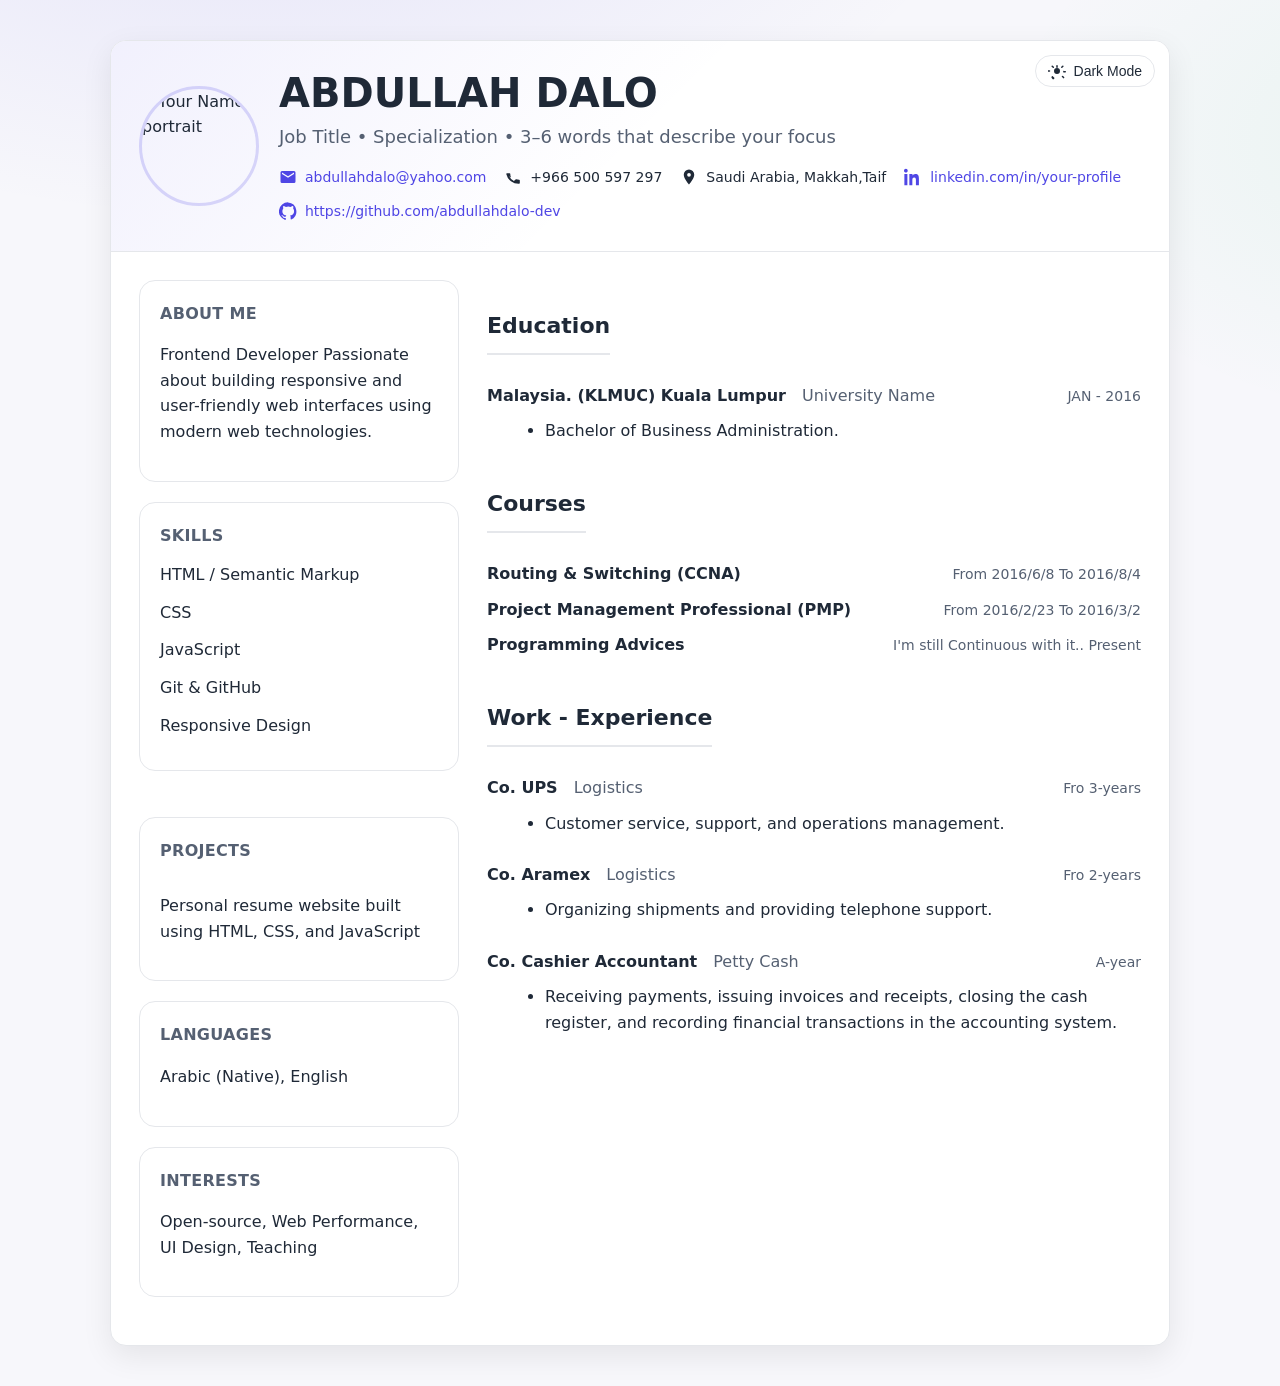
==== Project 1/Project 1 - CV - Layout 1.html @ 6a9a17f8 "Add files via upload" ====
<!DOCTYPE html>
<html lang="en">
<head>
  <meta charset="UTF-8" />
  <meta name="viewport" content="width=device-width, initial-scale=1" />
  <title>Responsive CV – HTML & CSS (Student Project)</title>

  <!-- ──────────────── Code Overview ────────────────
  🎯 Purpose
     Build a responsive, printable CV with light/dark themes using CSS variables,
     a small theme toggle (persisted in localStorage), and clean, accessible HTML.

  🏗️ Layout
     • .wrapper caps page width → .card holds the entire resume
     • .header = grid (avatar | title/contact | toggle)
     • .grid = 2 columns (sidebar 320px | main). Stacks on small screens

  🧩 Theming Flow
     • Light tokens live in :root
     • Manual dark = html[data-theme="dark"] overrides tokens
     • If user never toggles, @media (prefers-color-scheme: dark) applies

  ♿ Accessibility
     • Descriptive aria-labels
     • Inline SVGs marked aria-hidden when decorative
     • Button uses aria-pressed to reflect current state

  🖨️ Print
     • Removes backgrounds/shadows
     • Avoids breaking sections mid-item with break-inside: avoid
  ─────────────────────────────────────────────────── -->
  <style>
    /* ── Theme Tokens (Light by default) ───────────────────────────── */
    :root {
      /* Palette */
      --bg:        #f7f7fb;   /* Page background */
      --card:      #ffffff;   /* Card/surface background */
      --text:      #1f2937;   /* Primary text */
      --muted:     #556072;   /* Secondary text */
      --accent:    #4f46e5;   /* Brand/link accent (indigo) */
      --accent-2:  #22c55e;   /* Secondary accent (green) */
      --line:      #e5e7eb;   /* Hairline borders */

      /* Shape & depth */
      --radius:    16px;                     /* Global corner rounding */
      --shadow:    0 10px 30px rgba(0,0,0,.08); /* Soft elevation on light bg */

      /* Spacing scale */
      --space-1:   6px;
      --space-2:   10px;
      --space-3:   14px;
      --space-4:   20px;
      --space-5:   28px;
      --space-6:   40px;

      /* Layout cap */
      --maxw:      1100px;                   /* Readable line length */
    }

    /* ── Manual Dark Theme (html[data-theme="dark"]) ───────────────── */
    :root[data-theme="dark"] {
      --bg:       #0b1220;
      --card:     #0f172a;
      --text:     #e5e7eb;
      --muted:    #9ca3af;
      --accent:   #8b93f9;
      --accent-2: #34d399;
      --line:     #1f2a44;
      --shadow:   none;                      /* Reduce glow on dark surfaces */
    }

    /* ── System Dark (only if user hasn’t manually chosen) ─────────── */
    @media (prefers-color-scheme: dark) {
      :root:not([data-theme]) {
        --bg:       #0b1220;
        --card:     #0f172a;
        --text:     #e5e7eb;
        --muted:    #9ca3af;
        --accent:   #8b93f9;
        --accent-2: #34d399;
        --line:     #1f2a44;
        --shadow:   none;
      }
    }

    /* ── Base / Resets ─────────────────────────────────────────────── */
    *, *::before, *::after { box-sizing: border-box; }
    html { -webkit-text-size-adjust: 100%; }
    body {
      margin: 0;
      font: 16px/1.6 system-ui, -apple-system, Segoe UI, Roboto, Arial, sans-serif;
      color: var(--text);
      /* Soft background decoration + solid token color */
      background:
        radial-gradient(1200px 600px at 20% -10%, rgba(79,70,229,.10), transparent 60%),
        radial-gradient(900px 500px  at 120% 10%, rgba(34,197,94,.08), transparent 60%),
        var(--bg);
    }
    img { max-width: 100%; display: block; }
    a { color: var(--accent); text-decoration: none; }
    a:hover { text-decoration: underline; }
    .muted { color: var(--muted); }

    /* ── Utility: small pill tag ───────────────────────────────────── */
    .tag {
      display: inline-block;
      padding: 2px 10px;
      border: 1px solid var(--line);
      border-radius: 999px;                  /* pill shape */
      font-size: 12px;
    }

    /* ── Shell & Card ──────────────────────────────────────────────── */
    .wrapper { max-width: var(--maxw); margin: 40px auto; padding: 0 var(--space-4); }
    .card {
      background: var(--card);
      border: 1px solid var(--line);
      border-radius: var(--radius);
      box-shadow: var(--shadow);
      overflow: hidden;                       /* clip rounded corners on children */
    }

    /* ── Header (avatar | title/contact | toggle) ──────────────────── */
    .header {
      position: relative;                      /* anchor for absolute toggle */
      display: grid;
      grid-template-columns: 120px 1fr;        /* avatar | info */
      gap: var(--space-4);
      padding: var(--space-5);
      align-items: center;
      background: linear-gradient(135deg, rgba(79,70,229,.08), transparent 50%), var(--card);
      border-bottom: 1px solid var(--line);
    }

    /* Avatar (real image) */
    .avatar {
      width: 120px;
      height: 120px;
      border-radius: 50%;
      overflow: hidden;
      border: 3px solid rgba(79,70,229,.2);
    }
    .avatar img {
      width: 100%;
      height: 100%;
      object-fit: cover;                       /* fill circle neatly */
      object-position: center;
    }

    /* Title & subtitle */
    .title-block h1 { margin: 0; font-size: clamp(28px, 5vw, 40px); line-height: 1.2; }
    .title-block p  { margin: 6px 0 0; font-size: 18px; }

    /* Contact row */
    .contact {
      display: flex;
      flex-wrap: wrap;
      gap: 12px 18px;
      margin-top: var(--space-3);
      font-size: 14px;
    }
    .contact a, .contact span { display: inline-flex; align-items: center; gap: 8px; }
    .icon { width: 18px; height: 18px; flex: none; }

    /* Theme toggle (wired via JS) */
    .theme-toggle {
      position: absolute; top: 14px; right: 14px;
      display: inline-flex; align-items: center; gap: 8px;
      padding: 6px 12px;
      border-radius: 999px;
      border: 1px solid var(--line);
      background: var(--card);
      color: var(--text);
      cursor: pointer;
      font-size: 14px;
    }
    .theme-toggle:hover { box-shadow: 0 2px 10px rgba(0,0,0,.06); }
    .theme-toggle svg   { width: 18px; height: 18px; }

    /* ── Content Grid (Sidebar | Main) ─────────────────────────────── */
    .grid {
      display: grid;
      grid-template-columns: 320px 1fr;        /* sidebar | main */
      gap: var(--space-5);
      padding: var(--space-5);
    }

    /* Responsive stack */
    @media (max-width: 860px) {
      .header { grid-template-columns: 1fr; text-align: center; }
      .avatar { justify-self: center; }
      .grid   { grid-template-columns: 1fr; }
      .theme-toggle { position: static; justify-self: center; margin-bottom: 10px; }
    }

    /* ── Sidebar blocks ────────────────────────────────────────────── */
    .side .block {
      background: var(--card);
      border: 1px solid var(--line);
      border-radius: var(--radius);
      padding: var(--space-4);
      margin-bottom: var(--space-4);
    }
    .block h3 {
      margin: 0 0 var(--space-3);
      font-size: 16px;
      letter-spacing: .3px;
      text-transform: uppercase;
      color: var(--muted);
    }

    /* Skills: label + meter */
    .skill {
      display: grid;
      grid-template-columns: 1fr auto;         /* label | bar */
      align-items: center;
      gap: 14px;
      margin: 12px 0;
    }
    .meter {
      position: relative;
      height: 8px;
      background: #e5e7eb;
      border-radius: 999px;
      overflow: hidden;
    }
    .meter > span {
      display: block;
      height: 100%;
      width: var(--v, 60%);                    /* set via inline style e.g. style="--v: 85%" */
      background: linear-gradient(90deg, var(--accent), var(--accent-2));
    }

    /* Chips row */
    .chips { display: flex; flex-wrap: wrap; gap: 8px; }

    /* Sections in main column */
    .section { margin-bottom: var(--space-5); }
    .section h2 {
      display: inline-flex; align-items: center; gap: 10px;
      margin: 0 0 var(--space-3);
      font-size: 22px;
      border-bottom: 2px solid var(--line);
      padding-bottom: 10px;
    }

    /* Items (experience/projects/etc.) */
    .item { padding: 14px 0; border-bottom: 1px dashed var(--line); }
    .item:last-child { border-bottom: 0; }

    .item .top {
      display: flex; flex-wrap: wrap; gap: 10px 16px; align-items: baseline;
    }
    .item .role  { font-weight: 700; }
    .item .place { color: var(--muted); }
    .item .when  { margin-left: auto; font-size: 14px; color: var(--muted); }

    @media (max-width: 640px) {
      .item .when { margin-left: 0; width: 100%; }
    }

    ul.clean { margin: 10px 0 0 18px; }

    /* ── Print styles (clean PDF export) ───────────────────────────── */
    @media print {
      body { background: #fff; }
      .wrapper { margin: 0; }
      .card { box-shadow: none; border: 0; }
      .header, .grid { padding: 16px; }
      a { color: #000; text-decoration: none; }
      .section, .item, .block { break-inside: avoid; }  /* keep blocks from splitting pages */
      .theme-toggle { display: none !important; }       /* hide UI-only control */
      /* Optional: show URLs in print
      a::after { content: " (" attr(href) ")"; font-size: 10px; color: #555; } */
    }
  </style>
</head>
<body>
  <main class="wrapper">
    <article class="card" aria-labelledby="cv-title">
      <!-- ── Header: photo, name/title, contacts, manual theme toggle ── -->
      <header class="header">
        <button
          id="themeToggle"
          class="theme-toggle"
          type="button"
          aria-pressed="false"
          aria-label="Toggle dark or light theme">
          <svg viewBox="0 0 24 24" aria-hidden="true">
            <path fill="currentColor"
              d="M12 4a1 1 0 0 1 1 1V7a1 1 0 0 1-2 0V5a1 1 0 0 1 1-1Zm0 12a4 4 0 1 0 0-8 4 4 0 0 0 0 8Zm8-5a1 1 0 0 1 1 1h2a1 1 0 0 1 0 2h-2a1 1 0 0 1-1-1 1 1 0 0 1 1-1ZM3 12a1 1 0 0 1-1 1H0a1 1 0 0 1 0-2h2a1 1 0 0 1 1 1Zm15.66 6.66a1 1 0 0 1 1.41 0l1.42 1.42a1 1 0 0 1-1.42 1.41l-1.41-1.41a1 1 0 0 1 0-1.42ZM4.93 4.93a1 1 0 0 1 1.41 0L7.76 6.34A1 1 0 0 1 6.34 7.76L4.93 6.34a1 1 0 0 1 0-1.41Zm0 14.14a1 1 0 0 1 1.41 0l1.41 1.41A1 1 0 0 1 6.34 22.9l-1.41-1.41a1 1 0 0 1 0-1.41ZM19.07 4.93a1 1 0 0 1 1.41 0 1 1 0 0 1 0 1.41l-1.41 1.41A1 1 0 0 1 17.66 6.34l1.41-1.41Z" />
          </svg>
          <span>Toggle Theme</span>
        </button>


        <!-- avatar  -->
        <div class="avatar" role="img" aria-label="Profile photo">
          <img src="images/pc.jpeg" alt="Your Name portrait" loading="lazy" />
        </div>

        <!-- YOUR NAME   -->
        <div class="title-block">
          <h1 id="cv-title">ABDULLAH DALO</h1>
          <p class="muted">Job Title • Specialization • 3–6 words that describe your focus</p>

          <div class="contact" aria-label="Contact information">
            <a href="mailto:you@example.com" aria-label="Email">
              <svg class="icon" viewBox="0 0 24 24" aria-hidden="true">
                <path fill="currentColor" d="M20 4H4a2 2 0 0 0-2 2v12a2 2 0 0 0 2 2h16a2 2 0 0 0 2-2V6a2 2 0 0 0-2-2Zm0 4-8 5L4 8V6l8 5 8-5Z"/>
              </svg>
              abdullahdalo@yahoo.com
            </a>

            <span aria-label="Phone">
              <svg class="icon" viewBox="0 0 24 24" aria-hidden="true">
                <path fill="currentColor" d="M6.6 10.8a15.1 15.1 0 0 0 6.6 6.6l2.2-2.2a1 1 0 0 1 1-.24 11.7 11.7 0 0 0 3.7.6 1 1 0 0 1 1 1V20a1 1 0 0 1-1 1A17 17 0 0 1 3 8a1 1 0 0 1 1-1h3.4a1 1 0 0 1 1 1 11.7 11.7 0 0 0 .6 3.7 1 1 0 0 1-.24 1Z"/>
              </svg>
              +966 500 597 297
            </span>

            <span aria-label="Location">
              <svg class="icon" viewBox="0 0 24 24" aria-hidden="true">
                <path fill="currentColor" d="M12 2a7 7 0 0 0-7 7c0 5.25 7 13 7 13s7-7.75 7-13a7 7 0 0 0-7-7Zm0 9.5a2.5 2.5 0 1 1 0-5 2.5 2.5 0 0 1 0 5Z"/>
              </svg>
              Saudi Arabia, Makkah,Taif
            </span>

            <!--<a href="https://your-portfolio.example" target="_blank" rel="noopener" aria-label="Website">
              <svg class="icon" viewBox="0 0 24 24" aria-hidden="true">
                <path fill="currentColor" d="M12 2a10 10 0 1 0 10 10A10 10 0 0 0 12 2Zm1 17.9V18h-2v1.9A8 8 0 0 1 4.1 13H6v-2H4.1A8 8 0 0 1 11 4.1V6h2V4.1A8 8 0 0 1 19.9 11H18v2h1.9A8 8 0 0 1 13 19.9Z"/>
              </svg>
              your-portfolio.example
            </a> -->

            <a href="https://www.linkedin.com/in/your-profile" target="_blank" rel="noopener" aria-label="LinkedIn">
              <svg class="icon" viewBox="0 0 24 24" aria-hidden="true">
                <path fill="currentColor" d="M4.98 3.5C4.98 4.88 3.86 6 2.5 6S0 4.88 0 3.5 1.12 1 2.5 1s2.48 1.12 2.48 2.5zM.5 8h4V23h-4V8zm7 0h3.8v2.05h.05c.53-1 1.83-2.05 3.76-2.05 4.02 0 4.77 2.64 4.77 6.08V23h-4v-6.67c0-1.59-.03-3.63-2.21-3.63-2.21 0-2.55 1.73-2.55 3.52V23h-4V8z"/>
              </svg>
              linkedin.com/in/your-profile
            </a>

            <a href="https://github.com/your-username" target="_blank" rel="noopener" aria-label="GitHub">
              <svg class="icon" viewBox="0 0 24 24" aria-hidden="true">
                <path fill="currentColor" d="M12 .5a12 12 0 0 0-3.8 23.4c.6.1.8-.3.8-.6v-2c-3.3.7-4-1.6-4-1.6-.6-1.4-1.4-1.8-1.4-1.8-1.1-.7.1-.7.1-.7 1.2.1 1.8 1.2 1.8 1.2 1.1 1.8 2.9 1.3 3.6 1 .1-.8.4-1.3.7-1.6-2.6-.3-5.3-1.3-5.3-5.9 0-1.3.5-2.4 1.2-3.3-.1-.3-.5-1.6.1-3.3 0 0 1-.3 3.4 1.2a11.6 11.6 0 0 1 6.2 0c2.4-1.5 3.4-1.2 3.4-1.2.6 1.7.2 3 .1 3.3.8.9 1.2 2 1.2 3.3 0 4.6-2.7 5.6-5.3 5.9.4.4.7 1 .7 2v2.9c0 .3.2.7.8.6A12 12 0 0 0 12 .5Z"/>
              </svg>
              https://github.com/abdullahdalo-dev
            </a>
          </div>
        </div>
      </header>

      <!-- ── Body: Sidebar + Main content ── -->
      <div class="grid">
        <!-- Sidebar -->
        <aside class="side" aria-label="Sidebar">
          <section class="block" aria-labelledby="profile-title">
            <h3 id="profile-title">About Me</h3>
            <p>
              Frontend Developer Passionate about building responsive and user-friendly web 
              interfaces using modern web technologies.
            </p>
          </section>

          <section class="block" aria-labelledby="skills-title">
            <h3 id="skills-title">Skills</h3>

            <!-- Each .meter > span width is driven by inline --v -->
            <div class="skill">
              <span>HTML / Semantic Markup</span>
              <div class="meter" aria-hidden="true"><span style="--v: 90%"></span></div>
            </div>
            <div class="skill">
              <span>CSS </span>
              <div class="meter" aria-hidden="true"><span style="--v: 85%"></span></div>
            </div>

            <div class="skill">
              <span>JavaScript</span>
              <div class="meter" aria-hidden="true"><span style="--v: 75%"></span></div>
            </div>
            <div class="skill">
              <span>Git & GitHub</span>
              <div class="meter" aria-hidden="true"><span style="--v: 70%"></span></div>
            </div>
            <div class="skill">
              <span>Responsive Design</span>
              <div class="meter" aria-hidden="true"><span style="--v: 75%"></span></div>
            </div>
          </section>
          <br>

          <section class="block" aria-labelledby="tools-title">
            <h3 id="tools-title">Projects</h3>
            <div class="chips" role="list" aria-label="projects">
              <p>Personal resume website built using HTML, CSS, and JavaScript</p>
            </div>
          </section>

          <section class="block" aria-labelledby="languages-title">
            <h3 id="languages-title">Languages</h3>
            <p>Arabic (Native), English </p>
          </section>

          <section class="block" aria-labelledby="interests-title">
            <h3 id="interests-title">Interests</h3>
            <p>Open-source, Web Performance, UI Design, Teaching</p>
          </section>
        </aside>

        
        <!-- Main column -->
        <div class="main" aria-label="Main content">
          <section class="section" aria-labelledby="experience-title">
           <!-- <h2 id="experience-title">Experience</h2>  -->

           <!-- <div class="item">
              <div class="top">
                <div class="role">Front-End Developer</div>
                 <div class="place">Tech Co • Amman</div> 
                <div class="when">2022 — Present</div>
              </div>
              <ul class="clean">
                <li>Built responsive component library; reduced page bloat by 25%.</li>
                <li>Led a11y audit and fixes, improving Lighthouse Accessibility to 98.</li>
                <li>Partnered with design to implement Figma-to-code workflow.</li>
              </ul>
            </div>

            <div class="item">
              <div class="top">
                <div class="role">Web Designer</div>
                <div class="place">Creative Studio • Remote</div>
                <div class="when">2020 — 2022</div>
              </div>
              <ul class="clean">
                <li>Prototyped and shipped 12 marketing sites with modern CSS.</li>
                <li>Introduced design tokens; unified colors and spacing across brands.</li>
                <li>Mentored 3 interns on semantic HTML and CSS architecture.</li>
              </ul>
            </div>
          </section> 

          <section class="section" aria-labelledby="projects-title">
            <h2 id="projects-title">Selected Projects</h2>

            <div class="item">
              <div class="top">
                <div class="role">Portfolio Website</div>
                <div class="place">Personal</div>
                <div class="when">2024</div>
              </div>
              <ul class="clean">
                <li>Built a fast static site; score 95+ on Lighthouse Performance.</li>
                <li>Deployed with CI/CD to Netlify; automated previews for PRs.</li>
              </ul>
            </div>

            <div class="item">
              <div class="top">
                <div class="role">Design System Demo</div>
                <div class="place">Open Source</div>
                <div class="when">2023</div>
              </div>
              <ul class="clean">
                <li>Token-based theming with pure CSS variables and custom properties.</li>
                <li>Documented usage in Storybook; onboarded team in 1 week.</li>
              </ul>  
            </div> -->
          </section> 




          <section class="section" aria-labelledby="education-title">
            <h2 id="education-title">Education</h2>
            <div class="item">
              <div class="top">
                <div class="role">Malaysia. (KLMUC)  Kuala Lumpur</div>
                <div class="place">University Name</div>
                <div class="when">JAN - 2016</div>
              </div>
              <ul class="clean">
                <li>Bachelor of Business Administration.</li>
              </ul>
            </div>
          </section>

          <section class="section" aria-labelledby="certs-title">
            <h2 id="certs-title">Courses</h2>
            <div class="item">
              <div class="top">
                <div class="role">Routing & Switching (CCNA)</div>
                <!-- <div class="place">freeCodeCamp</div> -->
                <div class="when">From 2016/6/8 To 2016/8/4</div>

                <div class="role">Project Management Professional (PMP)</div>
                <!-- <div class="place">freeCodeCamp</div> -->
                <div class="when">From 2016/2/23 To 2016/3/2</div>

                <div class="role">Programming Advices </div>
                <!-- <div class="place">freeCodeCamp</div> -->
                <div class="when">I'm still Continuous with it.. Present </div>
              </div>
            </div>
          </section>

          <section class="section" aria-labelledby="extras-title">
            <h2 id="extras-title">Work - Experience</h2>
            <div class="item">
              <div class="top">
                <div class="role">Co. UPS</div>
                <div class="place">Logistics</div>
                <div class="when">Fro 3-years</div>
              </div>
              <ul class="clean">
                <li>Customer service, support, and operations management.</li>
              </ul>

              <br>

              <div class="top">
                <div class="role">Co. Aramex</div>
                <div class="place">Logistics</div>
                <div class="when">Fro 2-years</div>
              </div>
              <ul class="clean">
                <li>Organizing shipments and providing telephone support.</li>
              </ul>

              <br>

              <div class="top">
                <div class="role">Co. Cashier Accountant</div>
                <div class="place">Petty Cash</div>
                <div class="when">A-year</div>
              </div>
              <ul class="clean">
                <li>Receiving payments, issuing invoices and receipts,
                  closing the cash register, and recording financial transactions
                  in the accounting system.</li>
              </ul>
            </div>
          </section>
        </div>
      </div>
    </article>
  </main>

  <!-- ──────────────── Theme Toggle Script ────────────────
  📌 Pattern: IIFE (no globals). The toggle flips data-theme on <html>
     and saves the choice to localStorage so it persists across visits.
  -->
  <script>
    (function () {
      const STORAGE_KEY = 'theme';                         // localStorage key
      const root = document.documentElement;               // <html>
      const btn  = document.getElementById('themeToggle'); // toggle button

      // Load saved preference and apply token set if present
      const saved = localStorage.getItem(STORAGE_KEY);
      if (saved === 'light' || saved === 'dark') {
        root.setAttribute('data-theme', saved);
      }

      // Apply + persist + sync accessible state/label
      function applyTheme(theme) {
        root.setAttribute('data-theme', theme);
        localStorage.setItem(STORAGE_KEY, theme);
        btn.setAttribute('aria-pressed', String(theme === 'dark'));        // reflect state
        btn.querySelector('span').textContent = theme === 'dark'
          ? 'Light Mode' : 'Dark Mode';                                    // user-friendly label
      }

      // Initialize UI from current attribute or default to light
      applyTheme(root.getAttribute('data-theme') || 'light');

      // Click handler flips theme
      btn.addEventListener('click', () => {
        const next = root.getAttribute('data-theme') === 'dark' ? 'light' : 'dark';
        applyTheme(next);
      });
    })();
  </script>
</body>
</html>
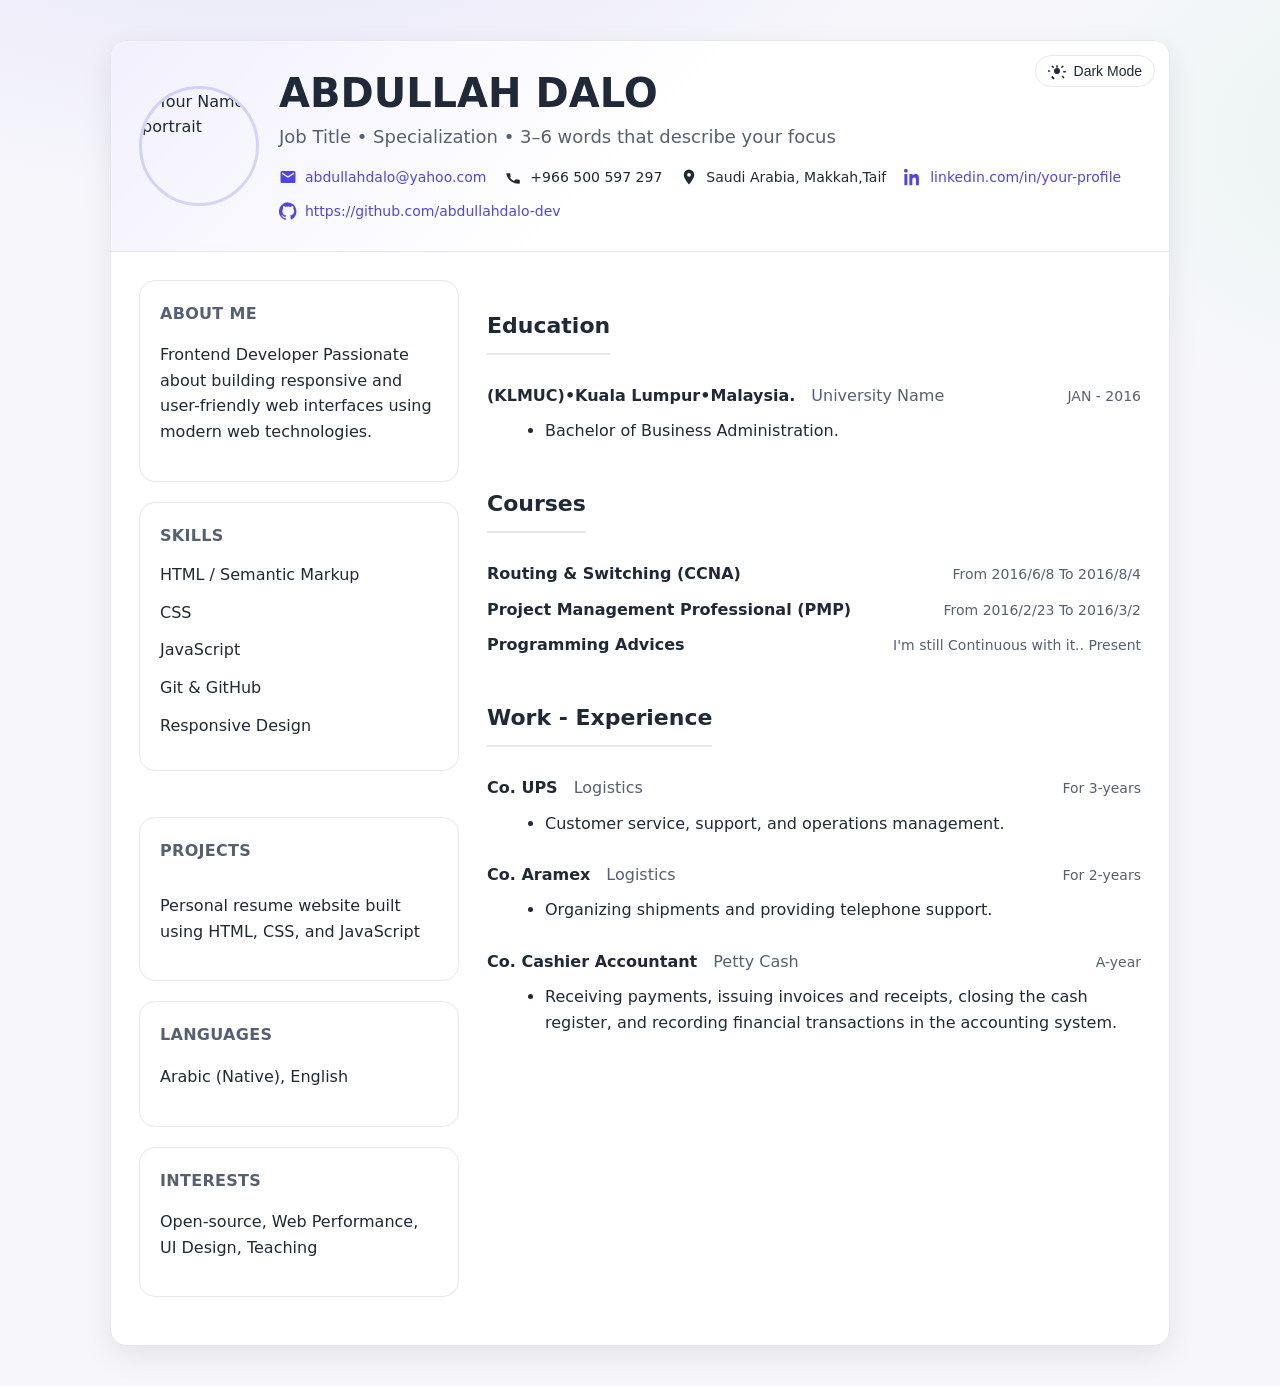
==== commit 3681c5f1: "Update Project 1 - CV - Layout 1.html" ====
--- a/Project 1/Project 1 - CV - Layout 1.html
+++ b/Project 1/Project 1 - CV - Layout 1.html
@@ -476,7 +476,7 @@
             <h2 id="education-title">Education</h2>
             <div class="item">
               <div class="top">
-                <div class="role">Malaysia. (KLMUC)  Kuala Lumpur</div>
+                <div class="role"> (KLMUC)•Kuala Lumpur•Malaysia.</div>
                 <div class="place">University Name</div>
                 <div class="when">JAN - 2016</div>
               </div>
@@ -511,7 +511,7 @@
               <div class="top">
                 <div class="role">Co. UPS</div>
                 <div class="place">Logistics</div>
-                <div class="when">Fro 3-years</div>
+                <div class="when">For 3-years</div>
               </div>
               <ul class="clean">
                 <li>Customer service, support, and operations management.</li>
@@ -522,7 +522,7 @@
               <div class="top">
                 <div class="role">Co. Aramex</div>
                 <div class="place">Logistics</div>
-                <div class="when">Fro 2-years</div>
+                <div class="when">For 2-years</div>
               </div>
               <ul class="clean">
                 <li>Organizing shipments and providing telephone support.</li>
